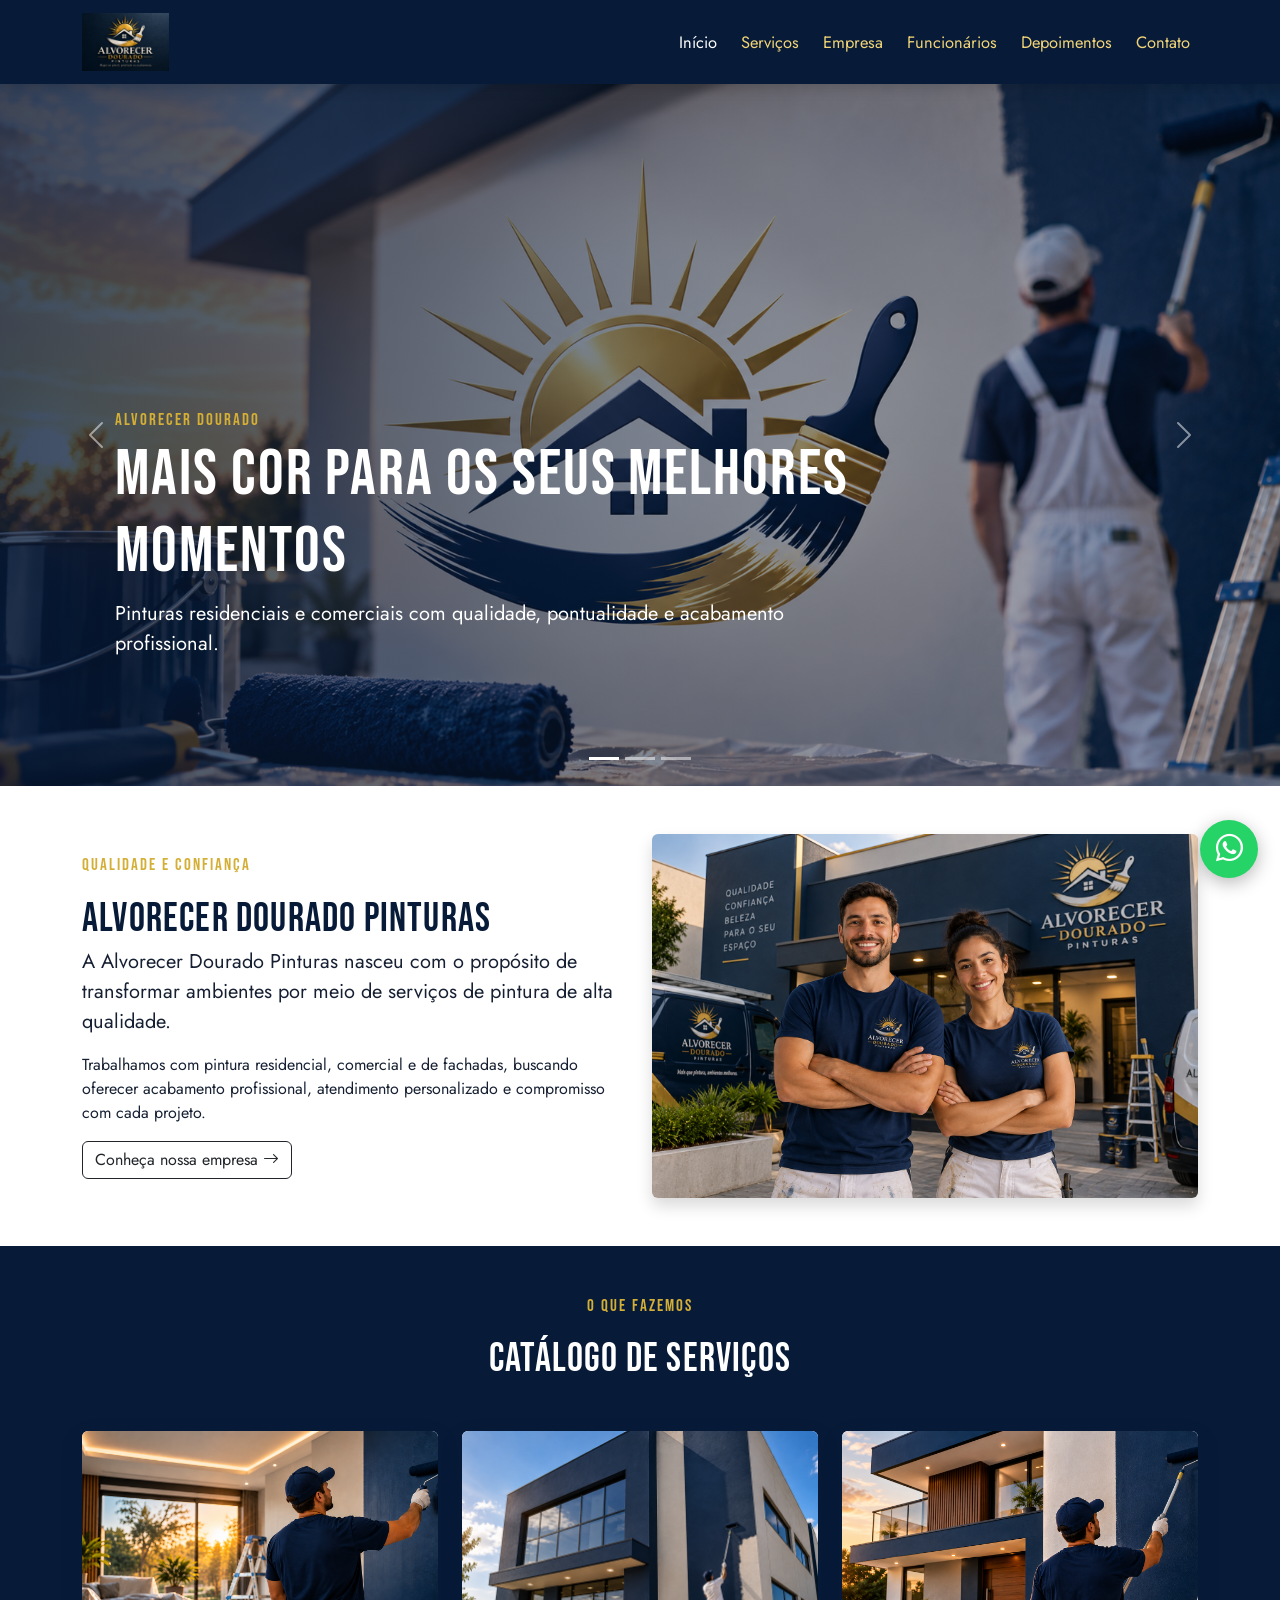
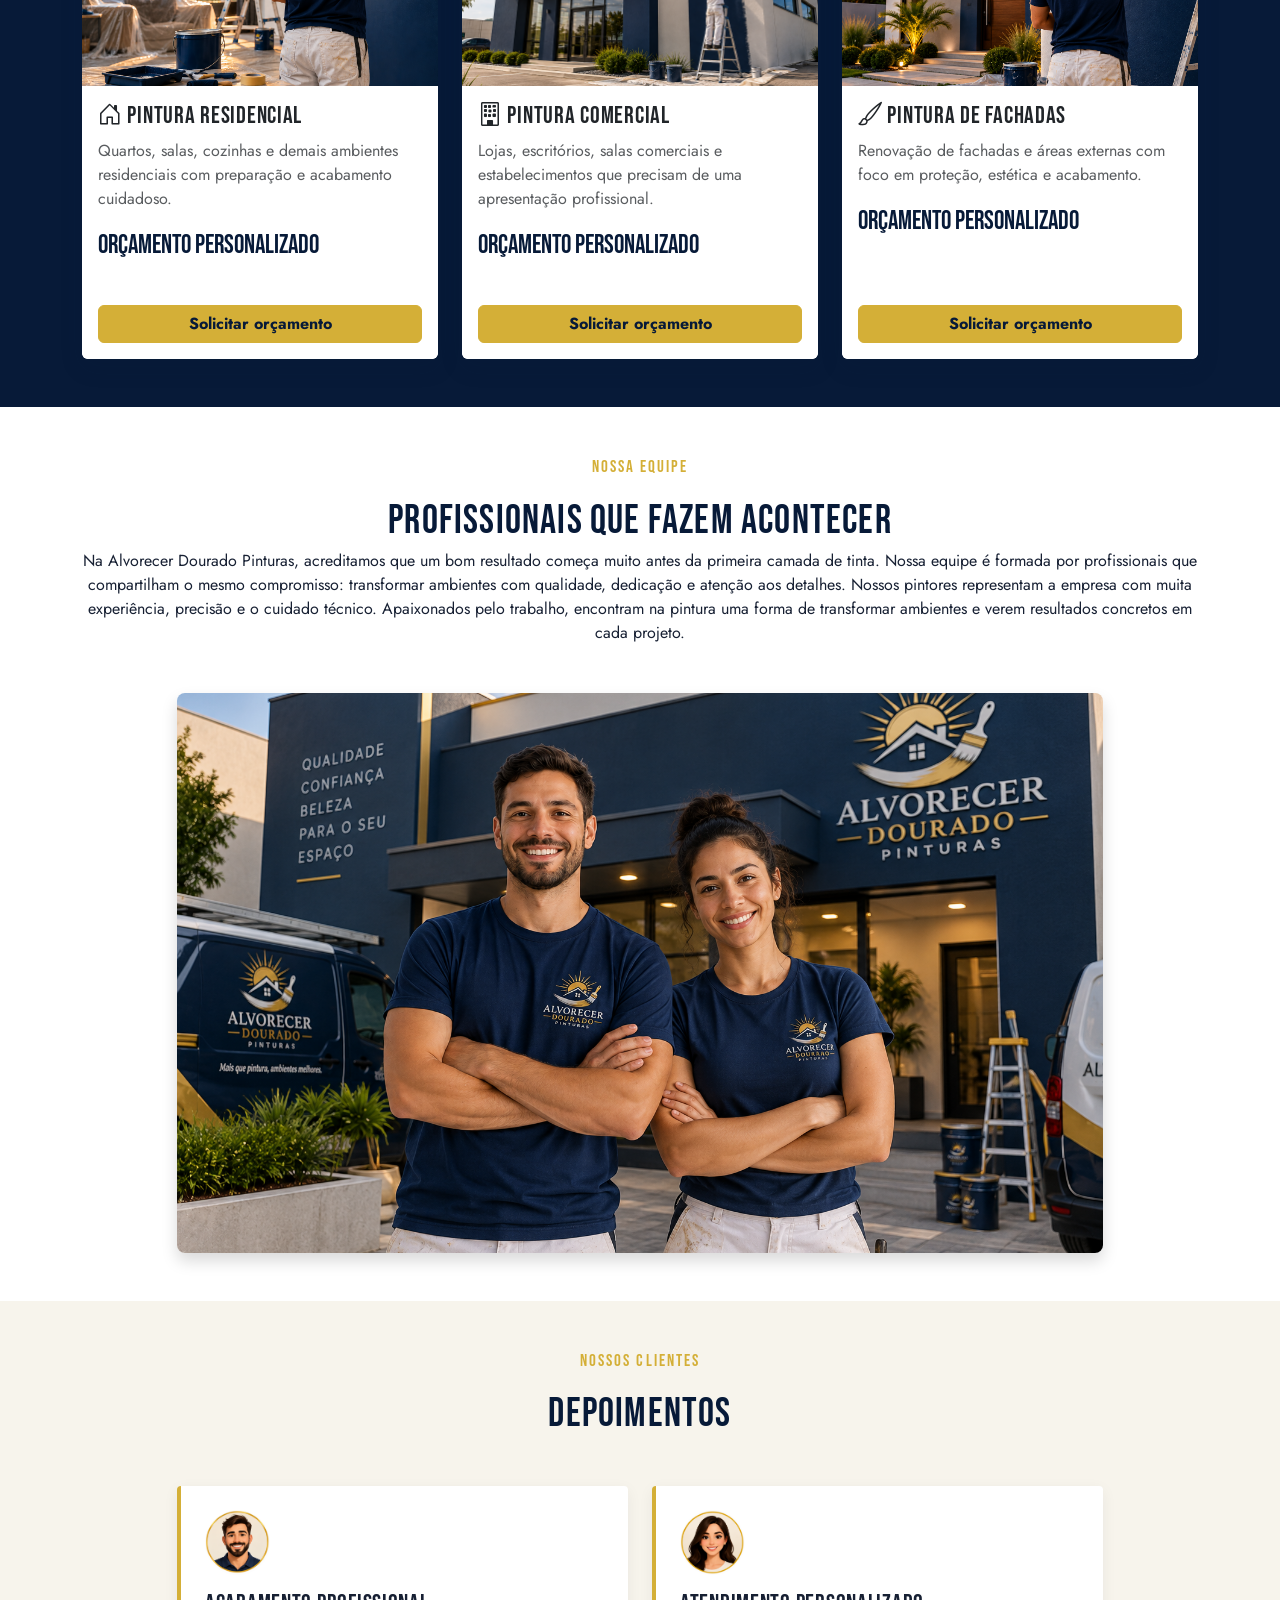
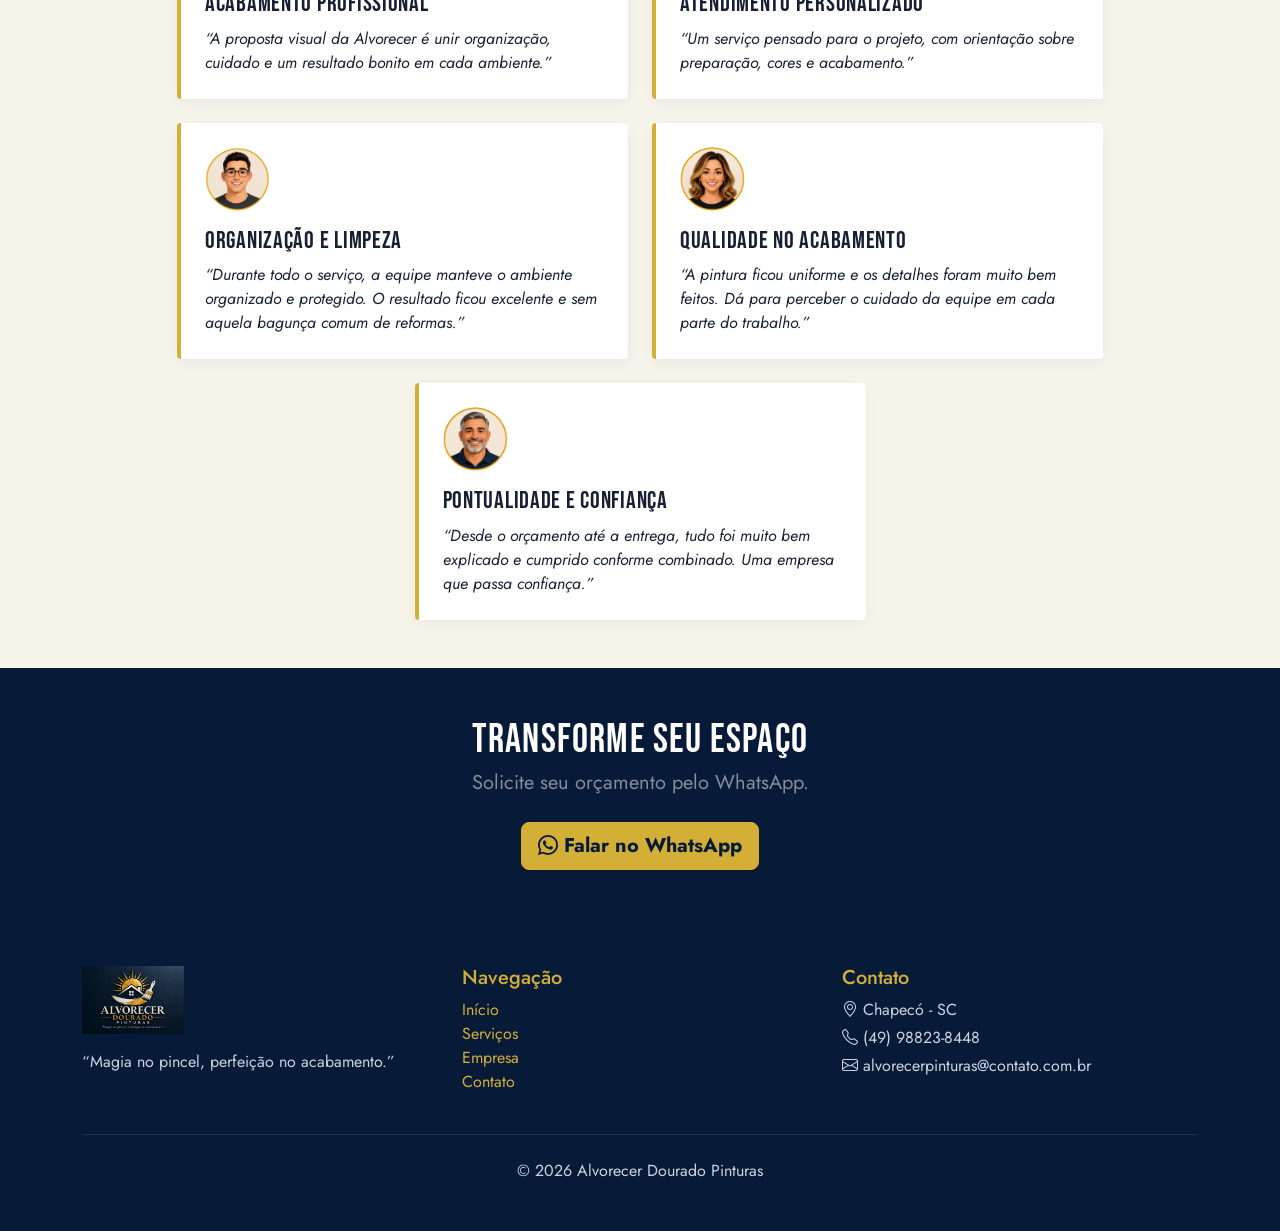
==== index.html @ 01c88037 "Alvovecer Dourado Pinturas Projeto acadêmico desenvolvido para a criação de um site institucional d" ====
<!DOCTYPE html>
<html lang="pt-BR">
<head>
    <meta charset="UTF-8">
    <meta name="viewport" content="width=device-width, initial-scale=1.0">
    <title>Alvorecer Dourado Pinturas | Magia no pincel, perfeição no acabamento</title>
    <meta name="description" content="Alvorecer Dourado Pinturas - pintura residencial, comercial e de fachadas em Chapecó - SC.">
    <link href="https://cdn.jsdelivr.net/npm/bootstrap@5.3.3/dist/css/bootstrap.min.css" rel="stylesheet">
    <link rel="stylesheet" href="https://cdn.jsdelivr.net/npm/bootstrap-icons@1.11.3/font/bootstrap-icons.css">
    <link rel="preconnect" href="https://fonts.googleapis.com">
    <link href="https://fonts.googleapis.com/css2?family=Bebas+Neue&family=Jost:wght@400;500;600;700&display=swap" rel="stylesheet">
    <link rel="stylesheet" href="css/style.css">
</head>
<body>
    <nav class="navbar navbar-expand-lg navbar-alvorecer sticky-top py-2">
        <div class="container">
            <a class="navbar-brand" href="index.html">
                <img src="img/logo.png" alt="Alvorecer Dourado Pinturas">
            </a>
            <button class="navbar-toggler" type="button" data-bs-toggle="collapse" data-bs-target="#navMenu">
                <span class="navbar-toggler-icon"></span>
            </button>
            <div class="collapse navbar-collapse" id="navMenu">
                <ul class="navbar-nav ms-auto text-center gap-2">
                    <li class="nav-item"><a class="nav-link active" href="index.html#home">Início</a></li>
                    <li class="nav-item"><a class="nav-link" href="index.html#servicos">Serviços</a></li>
                    <li class="nav-item"><a class="nav-link" href="empresa.html">Empresa</a></li>
                    <li class="nav-item"><a class="nav-link" href="index.html#funcionarios">Funcionários</a></li>
                    <li class="nav-item"><a class="nav-link" href="index.html#depoimentos">Depoimentos</a></li>
                    <li class="nav-item"><a class="nav-link" href="contato.html">Contato</a></li>
                </ul>
            </div>
        </div>
    </nav>
    <header id="home">
        <div id="heroCarousel" class="carousel slide hero-carousel" data-bs-ride="carousel">
            <div class="carousel-indicators">
                <button type="button" data-bs-target="#heroCarousel" data-bs-slide-to="0" class="active"></button>
                <button type="button" data-bs-target="#heroCarousel" data-bs-slide-to="1"></button>
                <button type="button" data-bs-target="#heroCarousel" data-bs-slide-to="2"></button>
            </div>

            <div class="carousel-inner">
                <div class="carousel-item active service1">
                    <div class="carousel-caption text-start text-white">
                        <p class="section-kicker mb-1">ALVORECER DOURADO</p>
                        <h1 class="brand-font">Mais cor para os seus melhores momentos</h1>
                        <p class="fs-5 d-none d-md-block">Pinturas residenciais e comerciais com qualidade, pontualidade e acabamento profissional.</p>
                    </div>
                </div>

                <div class="carousel-item hero-img">
                    <div class="carousel-caption text-start text-white">
                        <p class="section-kicker mb-1">TRANSFORMANDO AMBIENTES</p>
                        <h1 class="brand-font">Magia no pincel, perfeição no acabamento</h1>
                        <p class="fs-5 d-none d-md-block">Um projeto bem pintado muda a sensação de todo ambiente.</p>
                    </div>
                </div>

                <div class="carousel-item service3">
                    <div class="carousel-caption text-start text-white">
                        <p class="section-kicker mb-1">PINTURA EXTERNA</p>
                        <h1 class="brand-font">Renove sua fachada</h1>
                        <p class="fs-5 d-none d-md-block">Valorize sua casa ou empresa com uma pintura externa feita para durar.</p>
                    </div>
                </div>
            </div>

            <button class="carousel-control-prev" type="button" data-bs-target="#heroCarousel" data-bs-slide="prev">
                <span class="carousel-control-prev-icon"></span>
            </button>
            <button class="carousel-control-next" type="button" data-bs-target="#heroCarousel" data-bs-slide="next">
                <span class="carousel-control-next-icon"></span>
            </button>
        </div>
    </header>
    <section class="py-5 bg-white">
        <div class="container">
            <div class="row align-items-center g-4">
                <div class="col-lg-6">
                    <p class="section-kicker">QUALIDADE E CONFIANÇA</p>
                    <h2 class="section-title">Alvorecer Dourado Pinturas</h2>
                    <p class="fs-5">A Alvorecer Dourado Pinturas nasceu com o propósito de transformar ambientes por meio de serviços de pintura de alta qualidade.</p>
                    <p>Trabalhamos com pintura residencial, comercial e de fachadas, buscando oferecer acabamento profissional, atendimento personalizado e compromisso com cada projeto.</p>
                    <a href="empresa.html" class="btn btn-outline-dark">
                        Conheça nossa empresa <i class="bi bi-arrow-right"></i>
                    </a>
                </div>
                <div class="col-lg-6">
                    <img src="img/funcionarios.png" class="img-fluid rounded shadow" alt="Equipe Alvorecer Dourado Pinturas">
                </div>
            </div>
        </div>
    </section>
    <section id="servicos" class="py-5 bg-navy">
        <div class="container">
            <div class="text-center mb-5">
                <p class="section-kicker text-gold">O QUE FAZEMOS</p>
                <h2 class="section-title text-white">Catálogo de Serviços</h2>
            </div>

            <div class="row g-4">
                <div class="col-md-4">
                    <div class="card card-service h-100">
                        <img src="img/pintura-residencial.png" class="card-img-top" alt="Pintura Residencial">
                        <div class="card-body">
                            <h3 class="h4"><i class="bi bi-house-door"></i> Pintura Residencial</h3>
                            <p class="text-muted">Quartos, salas, cozinhas e demais ambientes residenciais com preparação e acabamento cuidadoso.</p>
                            <p class="price-tag">Orçamento personalizado</p>
                        </div>
                        <div class="card-footer bg-white border-0 pb-3 d-grid">
                            <a href="servico1.html" class="btn btn-gold">Solicitar orçamento</a>
                        </div>
                    </div>
                </div>

                <div class="col-md-4">
                    <div class="card card-service h-100">
                        <img src="img/pintura-comercial.png" class="card-img-top" alt="Pintura Comercial">
                        <div class="card-body">
                            <h3 class="h4"><i class="bi bi-building"></i> Pintura Comercial</h3>
                            <p class="text-muted">Lojas, escritórios, salas comerciais e estabelecimentos que precisam de uma apresentação profissional.</p>
                            <p class="price-tag">Orçamento personalizado</p>
                        </div>
                        <div class="card-footer bg-white border-0 pb-3 d-grid">
                            <a href="servico2.html" class="btn btn-gold">Solicitar orçamento</a>
                        </div>
                    </div>
                </div>

                <div class="col-md-4">
                    <div class="card card-service h-100">
                        <img src="img/pintura-fachada.png" class="card-img-top" alt="Pintura de Fachadas">
                        <div class="card-body">
                            <h3 class="h4"><i class="bi bi-brush"></i> Pintura de Fachadas</h3>
                            <p class="text-muted">Renovação de fachadas e áreas externas com foco em proteção, estética e acabamento.</p>
                            <p class="price-tag">Orçamento personalizado</p>
                        </div>
                        <div class="card-footer bg-white border-0 pb-3 d-grid">
                            <a href="servico3.html" class="btn btn-gold">Solicitar orçamento</a>
                        </div>
                    </div>
                </div>
            </div>
        </div>
    </section>
    <section id="funcionarios" class="py-5 bg-white">
        <div class="container">
            <div class="text-center mb-5">
                <p class="section-kicker">NOSSA EQUIPE</p>
                <h2 class="section-title">Profissionais que fazem acontecer</h2>
                <p>Na Alvorecer Dourado Pinturas, acreditamos que um bom resultado começa muito antes da primeira camada de tinta.
                Nossa equipe é formada por profissionais que compartilham o mesmo compromisso: transformar ambientes com qualidade, dedicação e atenção aos detalhes.

                Nossos pintores representam a empresa com muita experiência, precisão e o cuidado técnico. Apaixonados pelo trabalho,
                encontram na pintura uma forma de transformar ambientes e verem resultados concretos em cada projeto.                
            </p>
            </div>

            <div class="row justify-content-center">
                <div class="col-lg-10">
                    <img src="img/funcionarios.png" class="equipe-img shadow" alt="Equipe da Alvorecer Dourado Pinturas">
                </div>
            </div>
        </div>
    </section>
        <section id="depoimentos" class="py-5">
        <div class="container">
            <div class="text-center mb-5">
                <p class="section-kicker">NOSSOS CLIENTES</p>
                <h2 class="section-title">Depoimentos</h2>
            </div>

            <div class="row g-4 justify-content-center">
                <div class="col-md-5">
                    <div class="testimonial-card">
                        <img src="img/cliente1.png" class="clientes" alt="clientes da Alvorecer Dourado Pinturas">
                        <h4>Acabamento profissional</h4>
                        <p class="mb-0 fst-italic">“A proposta visual da Alvorecer é unir organização, cuidado e um resultado bonito em cada ambiente.”</p>
                    </div>
                </div>

                <div class="col-md-5">
                    <div class="testimonial-card">
                         <img src="img/cliente2.png" class="clientes" alt="clientes da Alvorecer Dourado Pinturas">
                        <h4>Atendimento personalizado</h4>
                        <p class="mb-0 fst-italic">“Um serviço pensado para o projeto, com orientação sobre preparação, cores e acabamento.”</p>
                    </div>
                </div>

                <div class="col-md-5">
                    <div class="testimonial-card">
                         <img src="img/cliente3.png" class="clientes" alt="clientes da Alvorecer Dourado Pinturas">
                        <h4>Organização e Limpeza</h4>
                        <p class="mb-0 fst-italic">“Durante todo o serviço, a equipe manteve o ambiente organizado e protegido. O resultado ficou excelente e sem aquela bagunça comum de reformas.”</p>
                    </div>
                </div>
                
                <div class="col-md-5">
                    <div class="testimonial-card">
                         <img src="img/cliente4.png" class="clientes" alt="clientes da Alvorecer Dourado Pinturas">
                        <h4>Qualidade no Acabamento</h4>
                        <p class="mb-0 fst-italic">“A pintura ficou uniforme e os detalhes foram muito bem feitos. Dá para perceber o cuidado da equipe em cada parte do trabalho.”</p>
                    </div>
                </div>
                
                                <div class="col-md-5">
                    <div class="testimonial-card">
                         <img src="img/cliente5.png" class="clientes" alt="clientes da Alvorecer Dourado Pinturas">
                        <h4>Pontualidade e Confiança</h4>
                        <p class="mb-0 fst-italic">“Desde o orçamento até a entrega, tudo foi muito bem explicado e cumprido conforme combinado. Uma empresa que passa confiança.”</p>
                    </div>
                </div>
            </div>
        </div>
    </section>
    <section class="py-5 bg-navy text-center">
        <div class="container">
            <h2 class="text-white section-title">Transforme seu espaço</h2>
            <p class="text-white-50 fs-5 mb-4">Solicite seu orçamento pelo WhatsApp.</p>
            <a href="https://wa.me/5549988238448" target="_blank" class="btn btn-gold btn-lg">
                <i class="bi bi-whatsapp"></i> Falar no WhatsApp
            </a>
        </div>
    </section>
    <footer class="site-footer py-5">
        <div class="container">
            <div class="row g-4">
                <div class="col-md-4">
                    <img src="img/logo.png" alt="Logo Alvorecer Dourado Pinturas" class="footer-logo">
                    <p class="mt-3">“Magia no pincel, perfeição no acabamento.”</p>
                </div>

                <div class="col-md-4">
                    <h5 class="text-gold">Navegação</h5>
                    <ul class="list-unstyled">
                        <li><a href="index.html#home">Início</a></li>
                        <li><a href="index.html#servicos">Serviços</a></li>
                        <li><a href="empresa.html">Empresa</a></li>
                        <li><a href="contato.html">Contato</a></li>
                    </ul>
                </div>

                <div class="col-md-4">
                    <h5 class="text-gold">Contato</h5>
                    <p class="mb-1"><i class="bi bi-geo-alt"></i> Chapecó - SC</p>
                    <p class="mb-1"><i class="bi bi-telephone"></i> (49) 98823-8448</p>
                    <p class="mb-1"><i class="bi bi-envelope"></i> alvorecerpinturas@contato.com.br</p>
                </div>
            </div>

            <hr class="border-secondary my-4">
            <p class="text-center mb-0">© 2026 Alvorecer Dourado Pinturas</p>
        </div>
    </footer>
    <a href="https://wa.me/5549988238448" target="_blank" class="whatsapp-float" aria-label="WhatsApp">
        <i class="bi bi-whatsapp"></i>
    </a>
    <script src="https://cdn.jsdelivr.net/npm/bootstrap@5.3.3/dist/js/bootstrap.bundle.min.js"></script>
</body>
</html>
---- css/style.css ----
:root {
    --navy: #071A38;
    --navy2: #0D2A55;
    --gold: #D4AF37;
    --gold2: #F0D477;
    --cream: #F7F4EC;
    --ink: #172033;
    --white: #fff;
}

body {
    font-family: 'Jost', sans-serif;
    color: var(--ink);
    background: var(--cream);
}

h1, h2, h3, h4, .brand-font {
    font-family: 'Bebas Neue', sans-serif;
    letter-spacing: .03em;
}

.navbar-alvorecer {
    background: var(--navy);
    box-shadow: 0 2px 14px rgba(0, 0, 0, .18);
}

.navbar-alvorecer .navbar-brand img {
    height: 58px;
    width: auto;
}

.navbar-alvorecer .nav-link {
    color: var(--gold2) !important;
    font-size: 1.03rem;
}

.navbar-alvorecer .nav-link:hover,
.navbar-alvorecer .nav-link.active {
    color: #fff !important;
}

.btn-gold {
    background: var(--gold);
    border-color: var(--gold);
    color: var(--navy);
    font-weight: 700;
}

.btn-gold:hover {
    background: var(--gold2);
    border-color: var(--gold2);
    color: var(--navy);
}

.btn-outline-gold {
    border: 1px solid var(--gold);
    color: var(--gold);
}

.btn-outline-gold:hover {
    background: var(--gold);
    color: var(--navy);
}

.bg-navy {
    background: var(--navy);
}

.text-gold {
    color: var(--gold);
}

.section-title {
    font-size: 2.5rem;
    color: var(--navy);
    margin-bottom: .25rem;
}

.section-kicker {
    color: var(--gold);
    font-family: 'Bebas Neue', sans-serif;
    letter-spacing: .12em;
    font-size: 1.05rem;
}

.hero-carousel .carousel-item {
    height: 78vh;
    min-height: 460px;
    background-size: cover;
    background-position: center;
}

.hero-carousel .carousel-item.hero-img {
    background-image: url('../img/cores.png');
}

.hero-carousel .carousel-item.service1 {
    background-image: url('../img/Logo-minimalista.png');
}

.hero-carousel .carousel-item.service2 {
    background-image: url('../img/pintura-comercial.png');
}

.hero-carousel .carousel-item.service3 {
    background-image: url('../img/pintura-fachada.png');
}

.hero-carousel .carousel-item::after {
    content: "";
    position: absolute;
    inset: 0;
    background: linear-gradient(
        90deg,
        rgba(7, 26, 56, .78) 0%,
        rgba(7, 26, 56, .56) 42%,
        rgba(7, 26, 56, .28) 100%
    );
}

.hero-carousel .carousel-caption {
    z-index: 2;
    bottom: 13%;
    left: 9%;
    right: 15%;
}

.hero-carousel .carousel-caption h1 {
    font-size: 4rem;
    max-width: 780px;
}

.hero-carousel .carousel-caption p {
    max-width: 760px;
}

.card-service {
    border: 0;
    border-radius: 6px;
    overflow: hidden;
    box-shadow: 0 8px 22px rgba(7, 26, 56, .15);
    transition: transform .2s ease;
}

.card-service:hover {
    transform: translateY(-6px);
}

.card-service img {
    height: 255px;
    object-fit: cover;
}

.price-tag {
    color: var(--navy);
    font-family: 'Bebas Neue', sans-serif;
    font-size: 1.6rem;
}

.equipe-img {
    width: 100%;
    max-height: 560px;
    object-fit: cover;
    border-radius: 8px;
}

.testimonial-card {
    background: #fff;
    border-left: 4px solid var(--gold);
    padding: 1.5rem;
    border-radius: 4px;
    height: 100%;
    box-shadow: 0 4px 15px rgba(7, 26, 56, .06);
}

.testimonial-avatar {
    width: 56px;
    height: 56px;
    border-radius: 50%;
    object-fit: cover;
}

.testimonial-avatar-fallback {
    width: 56px;
    height: 56px;
    border-radius: 50%;
    background: var(--navy);
    color: var(--gold);
    display: flex;
    align-items: center;
    justify-content: center;
    font-family: 'Bebas Neue';
    font-size: 1.3rem;
}

.clientes {
    width: 65px;
    height: 65px;
    border-radius: 50%;
    object-fit: cover;
    margin-bottom: 15px;
}

.site-footer {
    background: var(--navy);
    color: #cbd4e2;
}

.site-footer a {
    color: var(--gold);
    text-decoration: none;
}

.site-footer a:hover {
    color: #fff;
}

.footer-logo {
    height: 68px;
    width: auto;
}

.whatsapp-float {
    position: fixed;
    right: 22px;
    bottom: 22px;
    width: 58px;
    height: 58px;
    border-radius: 50%;
    background: #25D366;
    color: #fff;
    display: flex;
    align-items: center;
    justify-content: center;
    font-size: 1.7rem;
    box-shadow: 0 5px 18px rgba(0, 0, 0, .28);
    z-index: 999;
    text-decoration: none;
}

.whatsapp-float:hover {
    color: #fff;
    transform: scale(1.05);
}

.service-hero {
    background: var(--navy);
}

.detail-thumb {
    width: 100%;
    height: 330px;
    object-fit: cover;
    border-radius: 6px;
}

.info-box {
    background: #fff;
    border-top: 4px solid var(--gold);
    box-shadow: 0 5px 16px rgba(7, 26, 56, .08);
}

.accordion-button:not(.collapsed) {
    background: var(--navy);
    color: var(--gold);
}

.accordion-button:focus {
    box-shadow: none;
}

@media (max-width: 767px) {
    .navbar-alvorecer .navbar-brand img {
        height: 48px;
    }

    .hero-carousel .carousel-item {
        height: 64vh;
    }

    .hero-carousel .carousel-caption {
        left: 8%;
        right: 8%;
        bottom: 11%;
    }

    .hero-carousel .carousel-caption h1 {
        font-size: 2.35rem;
    }

    .section-title {
        font-size: 2.15rem;
    }
}
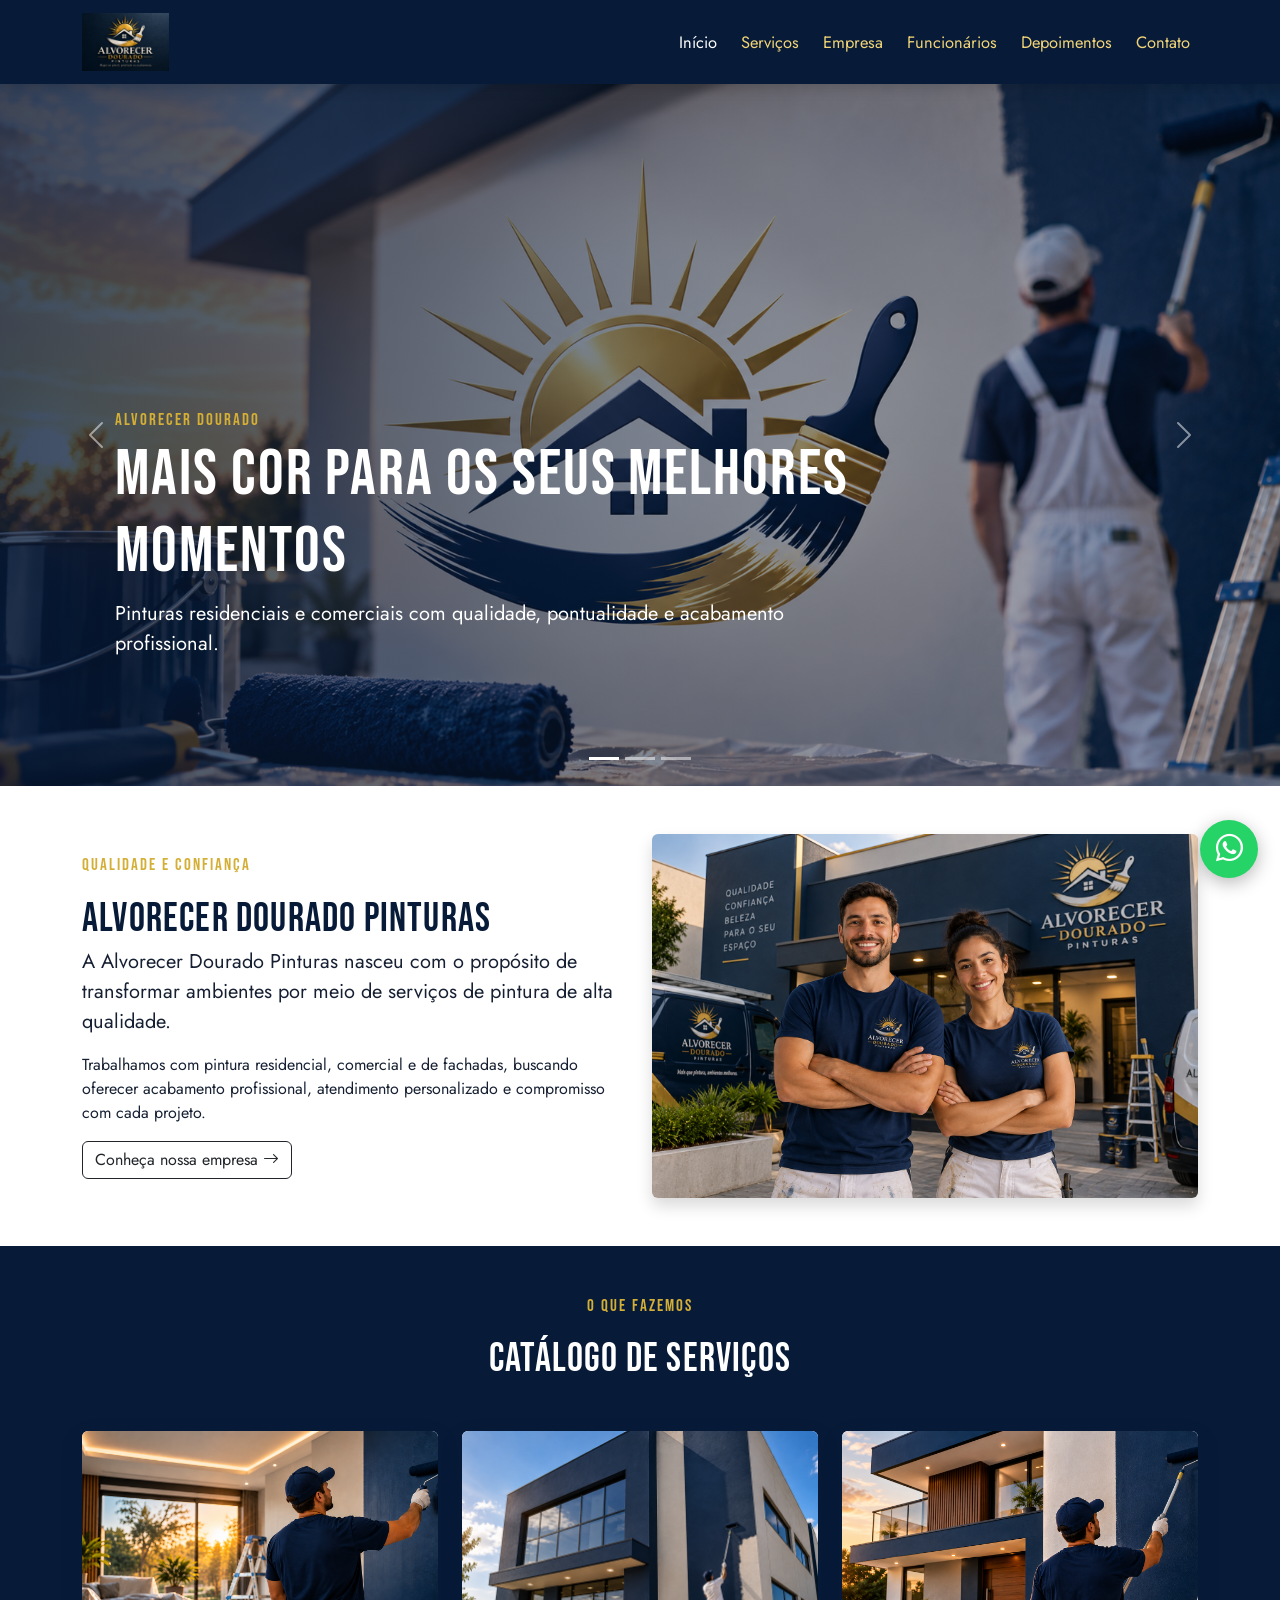
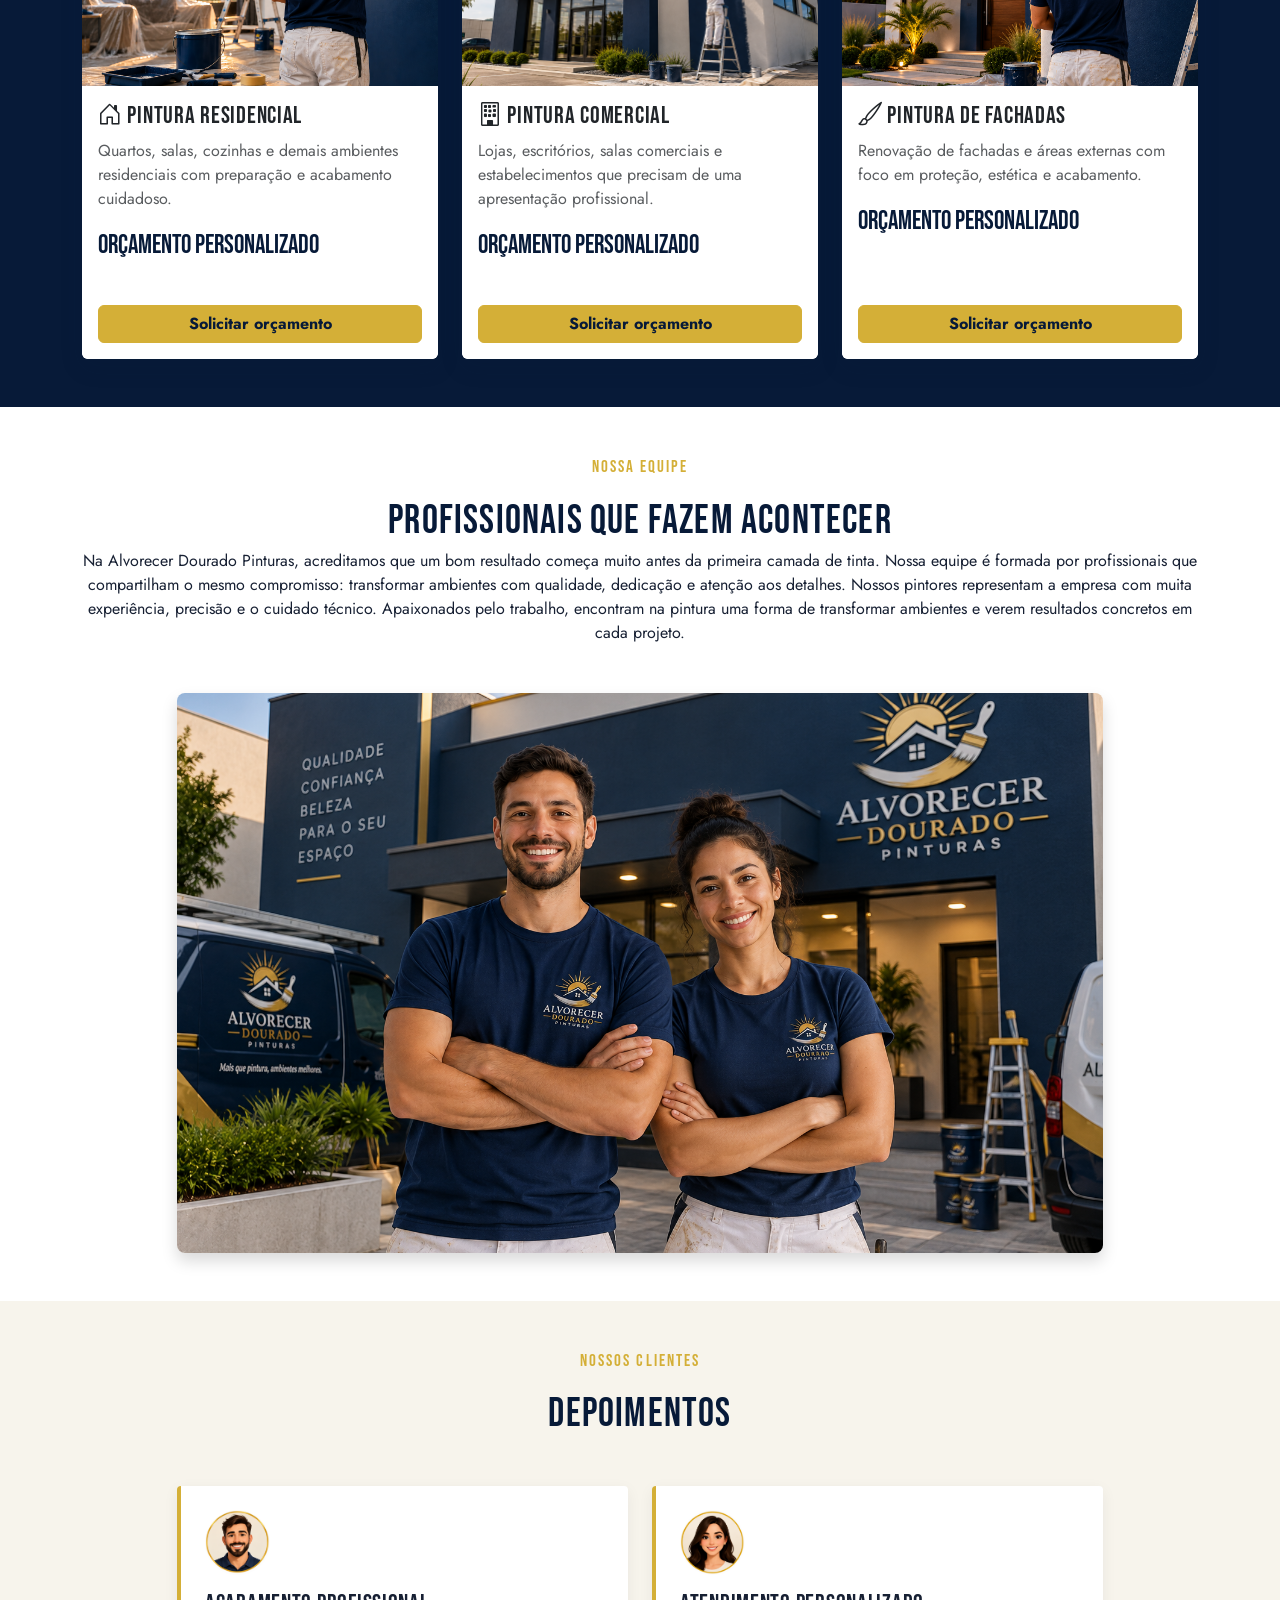
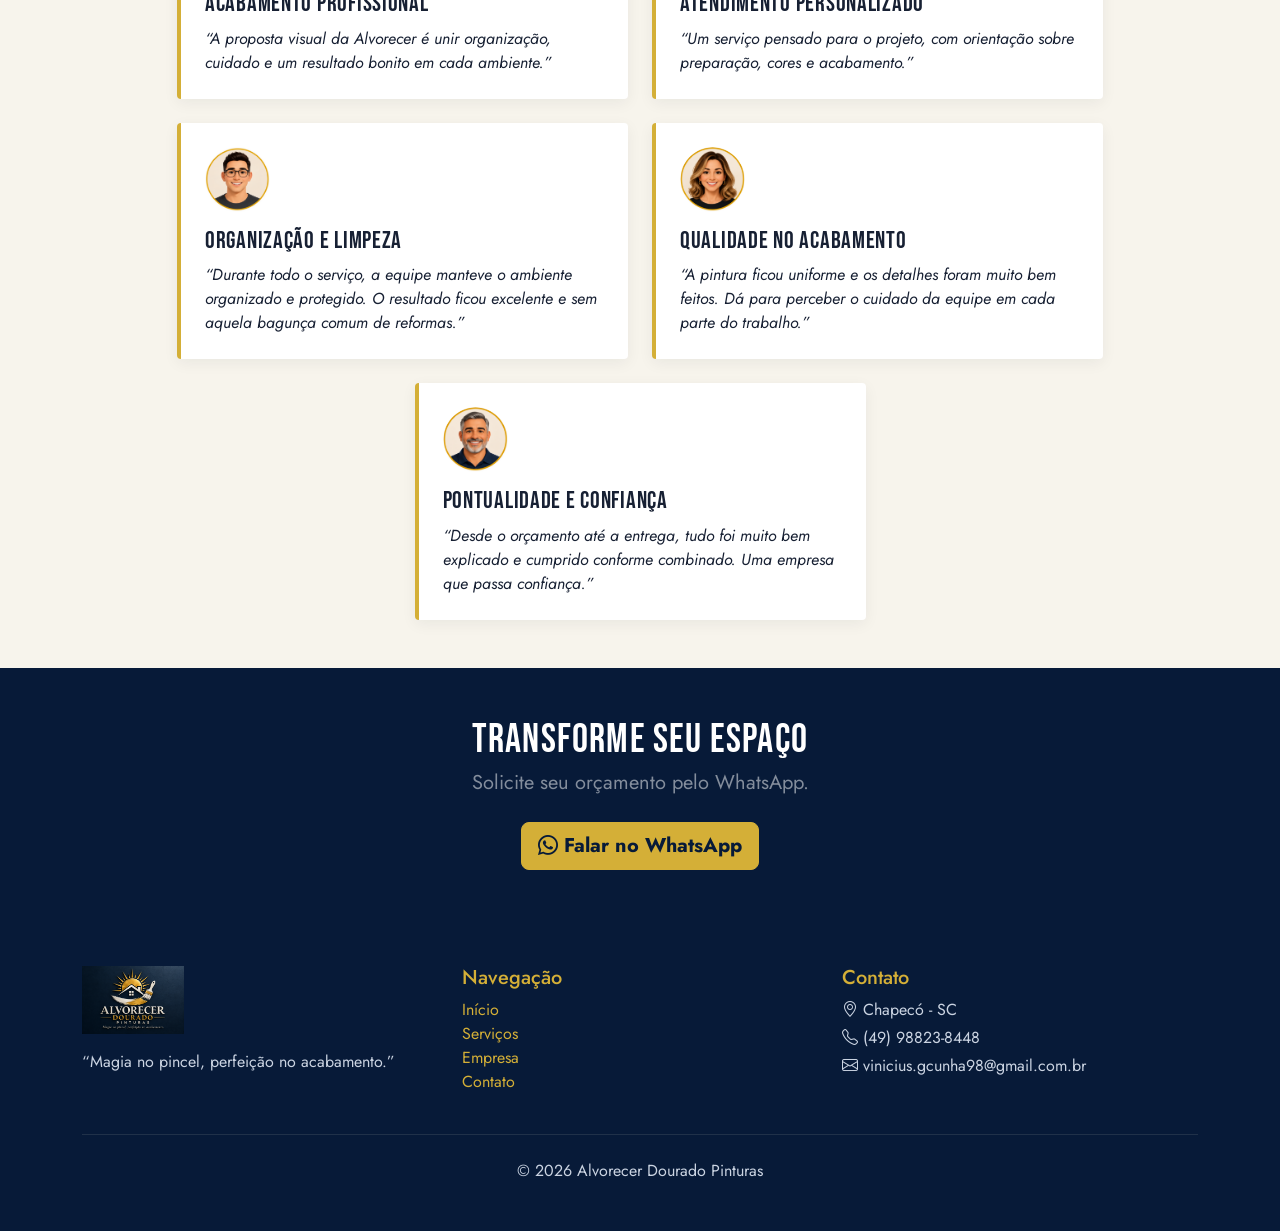
==== commit 79f57f44: "Update index.html" ====
--- a/index.html
+++ b/index.html
@@ -245,7 +245,7 @@
                     <h5 class="text-gold">Contato</h5>
                     <p class="mb-1"><i class="bi bi-geo-alt"></i> Chapecó - SC</p>
                     <p class="mb-1"><i class="bi bi-telephone"></i> (49) 98823-8448</p>
-                    <p class="mb-1"><i class="bi bi-envelope"></i> alvorecerpinturas@contato.com.br</p>
+                    <p class="mb-1"><i class="bi bi-envelope"></i> vinicius.gcunha98@gmail.com.br</p>
                 </div>
             </div>
 
@@ -258,4 +258,4 @@
     </a>
     <script src="https://cdn.jsdelivr.net/npm/bootstrap@5.3.3/dist/js/bootstrap.bundle.min.js"></script>
 </body>
-</html>+</html>
